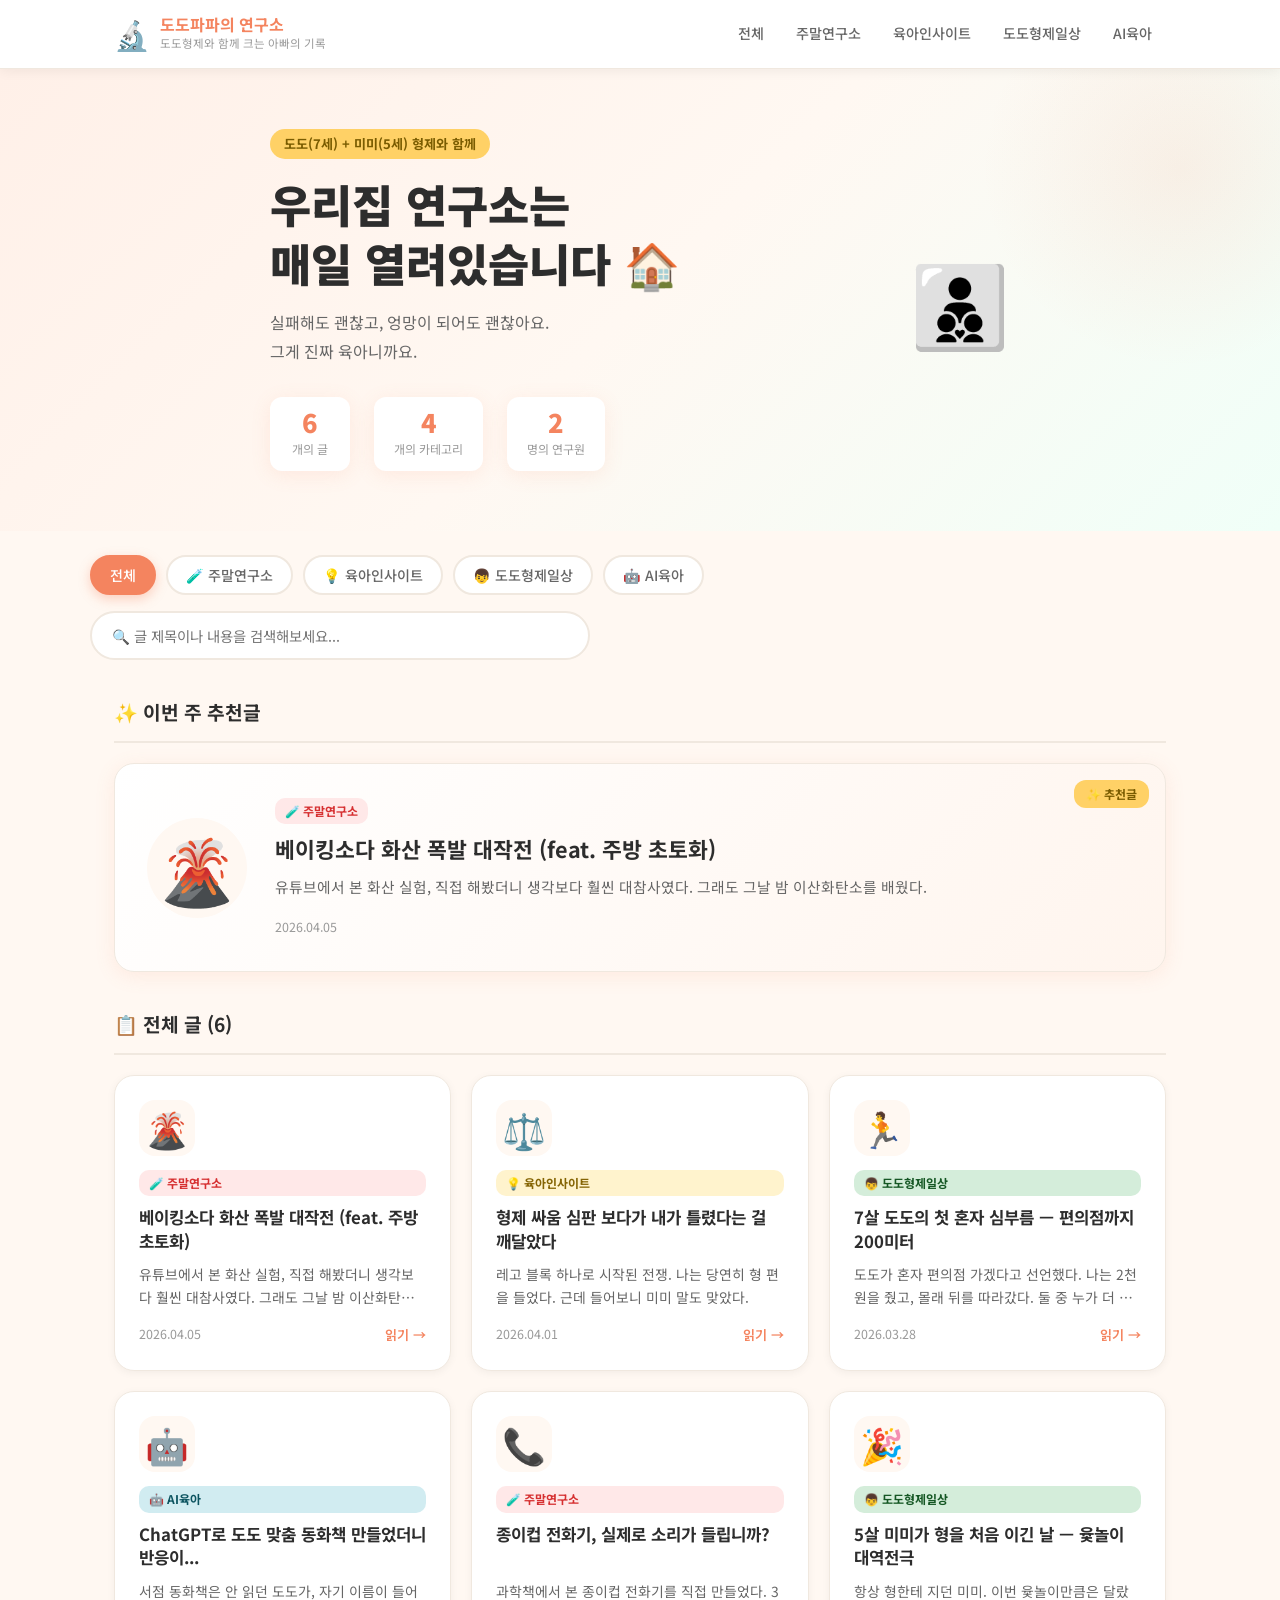
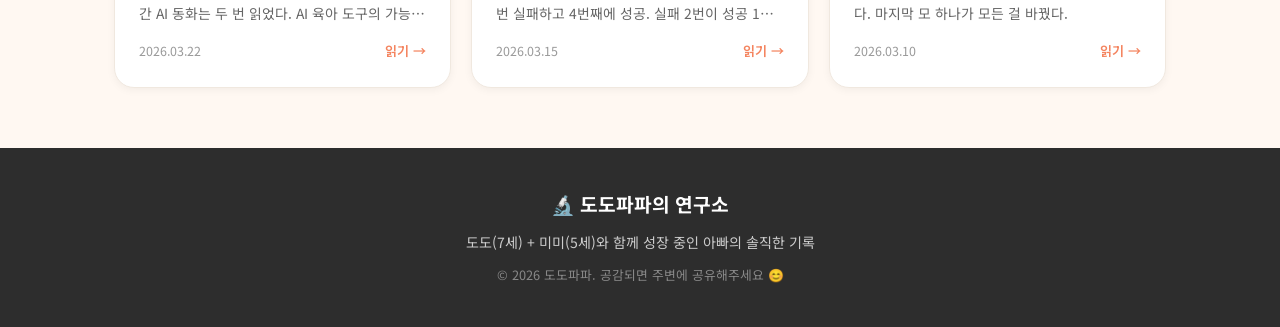
==== dodo-blog/index.html @ afe19b6e "dodo-blog 추가 Co-Authored-By: Claude Sonnet 4.6 <noreply@anthropic.com>" ====
<!DOCTYPE html>
<html lang="ko">
<head>
    <meta charset="UTF-8">
    <meta name="viewport" content="width=device-width, initial-scale=1.0">
    <title>도도파파의 연구소 🔬</title>
    <link rel="stylesheet" href="style.css">
    <link rel="preconnect" href="https://fonts.googleapis.com">
    <link href="https://fonts.googleapis.com/css2?family=Noto+Sans+KR:wght@400;500;700;900&display=swap" rel="stylesheet">
</head>
<body>

    <!-- 헤더 -->
    <header class="site-header">
        <div class="header-inner">
            <div class="logo" onclick="backToList()">
                <span class="logo-icon">🔬</span>
                <div class="logo-text">
                    <strong>도도파파의 연구소</strong>
                    <small>도도형제와 함께 크는 아빠의 기록</small>
                </div>
            </div>
            <nav class="header-nav">
                <a href="#" onclick="filterPosts('전체'); return false;">전체</a>
                <a href="#" onclick="filterPosts('주말연구소'); return false;">주말연구소</a>
                <a href="#" onclick="filterPosts('육아인사이트'); return false;">육아인사이트</a>
                <a href="#" onclick="filterPosts('도도형제일상'); return false;">도도형제일상</a>
                <a href="#" onclick="filterPosts('AI육아'); return false;">AI육아</a>
            </nav>
            <button class="hamburger" onclick="toggleMenu()" aria-label="메뉴">☰</button>
        </div>
        <div class="mobile-menu" id="mobileMenu">
            <a href="#" onclick="filterPosts('전체'); toggleMenu(); return false;">전체 글</a>
            <a href="#" onclick="filterPosts('주말연구소'); toggleMenu(); return false;">🧪 주말연구소</a>
            <a href="#" onclick="filterPosts('육아인사이트'); toggleMenu(); return false;">💡 육아인사이트</a>
            <a href="#" onclick="filterPosts('도도형제일상'); toggleMenu(); return false;">👦 도도형제일상</a>
            <a href="#" onclick="filterPosts('AI육아'); toggleMenu(); return false;">🤖 AI육아</a>
        </div>
    </header>

    <!-- 목록 페이지 -->
    <div id="list-view">

        <!-- 히어로 -->
        <section class="hero">
            <div class="hero-inner">
                <p class="hero-tag">도도(7세) + 미미(5세) 형제와 함께</p>
                <h1>우리집 연구소는<br>매일 열려있습니다 🏠</h1>
                <p class="hero-desc">실패해도 괜찮고, 엉망이 되어도 괜찮아요.<br>그게 진짜 육아니까요.</p>
                <div class="hero-stats">
                    <div class="stat"><strong id="total-count">0</strong><span>개의 글</span></div>
                    <div class="stat"><strong>4</strong><span>개의 카테고리</span></div>
                    <div class="stat"><strong>2</strong><span>명의 연구원</span></div>
                </div>
            </div>
            <div class="hero-emoji-wrap">
                <div class="hero-emoji">👨‍👦‍👦</div>
            </div>
        </section>

        <!-- 카테고리 필터 -->
        <section class="filter-section">
            <div class="filter-inner">
                <button class="filter-btn active" data-category="전체" onclick="filterPosts('전체')">전체</button>
                <button class="filter-btn" data-category="주말연구소" onclick="filterPosts('주말연구소')">🧪 주말연구소</button>
                <button class="filter-btn" data-category="육아인사이트" onclick="filterPosts('육아인사이트')">💡 육아인사이트</button>
                <button class="filter-btn" data-category="도도형제일상" onclick="filterPosts('도도형제일상')">👦 도도형제일상</button>
                <button class="filter-btn" data-category="AI육아" onclick="filterPosts('AI육아')">🤖 AI육아</button>
            </div>
        </section>

        <!-- 검색 -->
        <section class="search-section">
            <div class="search-inner">
                <input type="text" id="searchInput" placeholder="🔍 글 제목이나 내용을 검색해보세요..." oninput="searchPosts(this.value)">
            </div>
        </section>

        <!-- 추천 글 (최신 글) -->
        <section class="featured-section" id="featured-section">
            <div class="section-inner">
                <h2 class="section-title">✨ 이번 주 추천글</h2>
                <div id="featured-card"></div>
            </div>
        </section>

        <!-- 글 목록 -->
        <section class="posts-section">
            <div class="section-inner">
                <h2 class="section-title" id="posts-title">📋 전체 글</h2>
                <div class="posts-grid" id="posts-grid"></div>
                <div class="empty-state" id="empty-state" style="display:none;">
                    <p>😅 해당하는 글이 없어요</p>
                    <button onclick="filterPosts('전체')">전체 글 보기</button>
                </div>
            </div>
        </section>

    </div>

    <!-- 상세 페이지 -->
    <div id="detail-view" style="display:none;">
        <div class="detail-header">
            <div class="detail-header-inner">
                <button class="back-btn" onclick="backToList()">← 목록으로</button>
            </div>
        </div>
        <article class="detail-article">
            <div class="detail-inner">
                <div id="detail-content"></div>
                <div class="detail-footer">
                    <button class="back-btn-bottom" onclick="backToList()">← 목록으로 돌아가기</button>
                    <div class="related-posts">
                        <h3>다른 글도 읽어보세요</h3>
                        <div id="related-grid"></div>
                    </div>
                </div>
            </div>
        </article>
    </div>

    <!-- 푸터 -->
    <footer class="site-footer">
        <div class="footer-inner">
            <div class="footer-logo">🔬 도도파파의 연구소</div>
            <p>도도(7세) + 미미(5세)와 함께 성장 중인 아빠의 솔직한 기록</p>
            <p class="footer-small">© 2026 도도파파. 공감되면 주변에 공유해주세요 😊</p>
        </div>
    </footer>

    <script src="script.js"></script>
</body>
</html>
---- dodo-blog/style.css ----
/* ===========================
   기본 설정
=========================== */
*, *::before, *::after { box-sizing: border-box; margin: 0; padding: 0; }

:root {
    --bg: #FFF8F2;
    --card-bg: #FFFFFF;
    --primary: #F4845F;
    --primary-dark: #e06b44;
    --yellow: #FFD166;
    --mint: #06C89A;
    --blue: #4A90D9;
    --purple: #9B72CF;
    --text: #2D2D2D;
    --text-light: #666;
    --text-muted: #999;
    --border: #F0E8DF;
    --shadow: 0 4px 20px rgba(244, 132, 95, 0.12);
    --shadow-hover: 0 12px 40px rgba(244, 132, 95, 0.22);
    --radius: 20px;
    --radius-sm: 12px;
}

html { scroll-behavior: smooth; }

body {
    font-family: 'Noto Sans KR', sans-serif;
    background: var(--bg);
    color: var(--text);
    line-height: 1.7;
}

/* ===========================
   헤더
=========================== */
.site-header {
    background: #fff;
    border-bottom: 1px solid var(--border);
    position: sticky;
    top: 0;
    z-index: 100;
    box-shadow: 0 2px 12px rgba(0,0,0,0.06);
}

.header-inner {
    max-width: 1100px;
    margin: 0 auto;
    padding: 0 24px;
    height: 68px;
    display: flex;
    align-items: center;
    justify-content: space-between;
}

.logo {
    display: flex;
    align-items: center;
    gap: 10px;
    cursor: pointer;
    text-decoration: none;
}

.logo-icon { font-size: 1.8rem; }

.logo-text strong {
    display: block;
    font-size: 1rem;
    font-weight: 700;
    color: var(--primary);
    line-height: 1.2;
}

.logo-text small {
    display: block;
    font-size: 0.72rem;
    color: var(--text-muted);
}

.header-nav {
    display: flex;
    gap: 4px;
}

.header-nav a {
    text-decoration: none;
    color: var(--text-light);
    font-size: 0.88rem;
    font-weight: 500;
    padding: 6px 14px;
    border-radius: 20px;
    transition: all 0.2s;
}

.header-nav a:hover {
    background: var(--bg);
    color: var(--primary);
}

.hamburger {
    display: none;
    background: none;
    border: none;
    font-size: 1.4rem;
    cursor: pointer;
    padding: 4px 8px;
}

.mobile-menu {
    display: none;
    flex-direction: column;
    background: #fff;
    border-top: 1px solid var(--border);
    padding: 12px 24px;
}

.mobile-menu a {
    text-decoration: none;
    color: var(--text);
    font-size: 1rem;
    font-weight: 500;
    padding: 12px 0;
    border-bottom: 1px solid var(--border);
    display: block;
}

.mobile-menu a:last-child { border-bottom: none; }

.mobile-menu.open { display: flex; }

/* ===========================
   히어로
=========================== */
.hero {
    background: linear-gradient(135deg, #FFF0E8 0%, #FFF8F2 50%, #F0FFF8 100%);
    padding: 60px 24px;
    display: flex;
    justify-content: center;
    overflow: hidden;
    position: relative;
}

.hero::before {
    content: '';
    position: absolute;
    width: 400px;
    height: 400px;
    background: radial-gradient(circle, rgba(244,132,95,0.1) 0%, transparent 70%);
    top: -100px;
    right: -100px;
    border-radius: 50%;
}

.hero-inner {
    max-width: 600px;
    flex: 1;
}

.hero-tag {
    display: inline-block;
    background: var(--yellow);
    color: #7a5c00;
    font-size: 0.82rem;
    font-weight: 700;
    padding: 4px 14px;
    border-radius: 20px;
    margin-bottom: 16px;
}

.hero h1 {
    font-size: clamp(1.8rem, 4vw, 2.8rem);
    font-weight: 900;
    line-height: 1.3;
    color: var(--text);
    margin-bottom: 16px;
}

.hero-desc {
    color: var(--text-light);
    font-size: 1rem;
    margin-bottom: 32px;
    line-height: 1.8;
}

.hero-stats {
    display: flex;
    gap: 24px;
}

.stat {
    display: flex;
    flex-direction: column;
    align-items: center;
    background: #fff;
    padding: 12px 20px;
    border-radius: var(--radius-sm);
    box-shadow: var(--shadow);
    min-width: 80px;
}

.stat strong {
    font-size: 1.6rem;
    font-weight: 900;
    color: var(--primary);
    line-height: 1;
}

.stat span {
    font-size: 0.75rem;
    color: var(--text-muted);
    margin-top: 4px;
}

.hero-emoji-wrap {
    display: flex;
    align-items: center;
    padding-left: 40px;
}

.hero-emoji {
    font-size: 5rem;
    animation: float 3s ease-in-out infinite;
}

@keyframes float {
    0%, 100% { transform: translateY(0); }
    50% { transform: translateY(-12px); }
}

/* ===========================
   필터
=========================== */
.filter-section {
    padding: 24px 24px 0;
}

.filter-inner {
    max-width: 1100px;
    margin: 0 auto;
    display: flex;
    gap: 10px;
    flex-wrap: wrap;
}

.filter-btn {
    background: #fff;
    border: 2px solid var(--border);
    color: var(--text-light);
    font-family: 'Noto Sans KR', sans-serif;
    font-size: 0.88rem;
    font-weight: 500;
    padding: 8px 18px;
    border-radius: 24px;
    cursor: pointer;
    transition: all 0.25s;
}

.filter-btn:hover {
    border-color: var(--primary);
    color: var(--primary);
    transform: translateY(-2px);
}

.filter-btn.active {
    background: var(--primary);
    border-color: var(--primary);
    color: #fff;
    box-shadow: 0 4px 12px rgba(244,132,95,0.35);
}

/* ===========================
   검색
=========================== */
.search-section {
    padding: 16px 24px 0;
}

.search-inner {
    max-width: 1100px;
    margin: 0 auto;
}

.search-inner input {
    width: 100%;
    max-width: 500px;
    padding: 12px 20px;
    border: 2px solid var(--border);
    border-radius: 30px;
    font-family: 'Noto Sans KR', sans-serif;
    font-size: 0.9rem;
    background: #fff;
    outline: none;
    transition: border-color 0.2s, box-shadow 0.2s;
}

.search-inner input:focus {
    border-color: var(--primary);
    box-shadow: 0 0 0 4px rgba(244,132,95,0.12);
}

/* ===========================
   공통 섹션
=========================== */
.section-inner {
    max-width: 1100px;
    margin: 0 auto;
    padding: 0 24px;
}

.section-title {
    font-size: 1.2rem;
    font-weight: 700;
    color: var(--text);
    margin-bottom: 20px;
    padding-bottom: 12px;
    border-bottom: 2px solid var(--border);
}

.featured-section { padding: 36px 0 0; }
.posts-section { padding: 36px 0 60px; }

/* ===========================
   추천 카드 (featured)
=========================== */
.featured-card {
    background: linear-gradient(135deg, #fff 0%, #FFF5EE 100%);
    border: 1px solid var(--border);
    border-radius: var(--radius);
    padding: 32px;
    display: flex;
    gap: 28px;
    align-items: center;
    cursor: pointer;
    transition: all 0.3s;
    box-shadow: var(--shadow);
    position: relative;
    overflow: hidden;
}

.featured-card::before {
    content: '✨ 추천글';
    position: absolute;
    top: 16px;
    right: 16px;
    background: var(--yellow);
    color: #7a5c00;
    font-size: 0.75rem;
    font-weight: 700;
    padding: 4px 12px;
    border-radius: 12px;
}

.featured-card:hover {
    transform: translateY(-4px);
    box-shadow: var(--shadow-hover);
}

.featured-emoji {
    font-size: 4rem;
    flex-shrink: 0;
    width: 100px;
    height: 100px;
    background: var(--bg);
    border-radius: 50%;
    display: flex;
    align-items: center;
    justify-content: center;
}

.featured-body { flex: 1; }

.featured-body .category-tag {
    margin-bottom: 10px;
}

.featured-body h2 {
    font-size: 1.35rem;
    font-weight: 700;
    margin-bottom: 10px;
    line-height: 1.4;
}

.featured-body .post-summary {
    color: var(--text-light);
    font-size: 0.92rem;
    margin-bottom: 14px;
    display: -webkit-box;
    -webkit-line-clamp: 2;
    -webkit-box-orient: vertical;
    overflow: hidden;
}

/* ===========================
   카드 그리드
=========================== */
.posts-grid {
    display: grid;
    grid-template-columns: repeat(auto-fill, minmax(300px, 1fr));
    gap: 20px;
}

.post-card {
    background: var(--card-bg);
    border: 1px solid var(--border);
    border-radius: var(--radius);
    padding: 24px;
    cursor: pointer;
    transition: all 0.3s;
    box-shadow: 0 2px 8px rgba(0,0,0,0.05);
    display: flex;
    flex-direction: column;
    animation: cardIn 0.4s ease-out forwards;
    opacity: 0;
    transform: translateY(16px);
}

@keyframes cardIn {
    to { opacity: 1; transform: translateY(0); }
}

.post-card:hover {
    transform: translateY(-6px);
    box-shadow: var(--shadow-hover);
    border-color: var(--primary);
}

.card-emoji {
    font-size: 2.2rem;
    margin-bottom: 14px;
    width: 56px;
    height: 56px;
    background: var(--bg);
    border-radius: 16px;
    display: flex;
    align-items: center;
    justify-content: center;
}

.post-card h3 {
    font-size: 1.05rem;
    font-weight: 700;
    margin-bottom: 10px;
    line-height: 1.4;
    flex: 1;
}

.post-summary {
    color: var(--text-light);
    font-size: 0.87rem;
    margin-bottom: 16px;
    display: -webkit-box;
    -webkit-line-clamp: 2;
    -webkit-box-orient: vertical;
    overflow: hidden;
    line-height: 1.6;
}

.card-footer {
    display: flex;
    align-items: center;
    justify-content: space-between;
    margin-top: auto;
}

.post-date {
    font-size: 0.78rem;
    color: var(--text-muted);
}

.read-more {
    font-size: 0.82rem;
    color: var(--primary);
    font-weight: 600;
}

/* ===========================
   카테고리 태그
=========================== */
.category-tag {
    display: inline-block;
    font-size: 0.75rem;
    font-weight: 700;
    padding: 3px 10px;
    border-radius: 10px;
    margin-bottom: 10px;
}

.tag-주말연구소 { background: #FFE8E8; color: #D63031; }
.tag-육아인사이트 { background: #FFF3CD; color: #856404; }
.tag-도도형제일상 { background: #D4EDDA; color: #155724; }
.tag-AI육아 { background: #D1ECF1; color: #0C5460; }

/* ===========================
   빈 상태
=========================== */
.empty-state {
    text-align: center;
    padding: 60px 20px;
    color: var(--text-muted);
}

.empty-state p { font-size: 1.1rem; margin-bottom: 16px; }

.empty-state button {
    background: var(--primary);
    color: #fff;
    border: none;
    padding: 10px 24px;
    border-radius: 20px;
    font-family: 'Noto Sans KR', sans-serif;
    font-size: 0.9rem;
    cursor: pointer;
    transition: background 0.2s;
}

.empty-state button:hover { background: var(--primary-dark); }

/* ===========================
   상세 페이지
=========================== */
.detail-header {
    background: #fff;
    border-bottom: 1px solid var(--border);
    padding: 0 24px;
}

.detail-header-inner {
    max-width: 800px;
    margin: 0 auto;
    padding: 16px 0;
}

.back-btn {
    background: none;
    border: 2px solid var(--border);
    color: var(--text-light);
    font-family: 'Noto Sans KR', sans-serif;
    font-size: 0.9rem;
    font-weight: 500;
    padding: 8px 18px;
    border-radius: 20px;
    cursor: pointer;
    transition: all 0.2s;
}

.back-btn:hover {
    border-color: var(--primary);
    color: var(--primary);
}

.detail-article {
    padding: 40px 24px 80px;
}

.detail-inner {
    max-width: 800px;
    margin: 0 auto;
}

.detail-cover {
    width: 100%;
    height: 220px;
    background: linear-gradient(135deg, #FFF0E8, #FFE4D4);
    border-radius: var(--radius);
    display: flex;
    align-items: center;
    justify-content: center;
    font-size: 5rem;
    margin-bottom: 32px;
}

.detail-meta {
    margin-bottom: 8px;
}

.detail-date {
    font-size: 0.85rem;
    color: var(--text-muted);
    margin-top: 8px;
    margin-bottom: 24px;
    display: block;
}

.detail-title {
    font-size: clamp(1.5rem, 3.5vw, 2.2rem);
    font-weight: 900;
    line-height: 1.35;
    margin-bottom: 6px;
    color: var(--text);
}

.detail-lead {
    font-size: 1.05rem;
    color: var(--text-light);
    background: var(--bg);
    padding: 16px 20px;
    border-left: 4px solid var(--primary);
    border-radius: 0 var(--radius-sm) var(--radius-sm) 0;
    margin-bottom: 36px;
    line-height: 1.8;
}

.detail-body { line-height: 1.9; font-size: 1rem; }

.detail-body .section-block {
    margin-bottom: 36px;
}

.detail-body .section-block h3 {
    font-size: 1.1rem;
    font-weight: 700;
    color: var(--primary);
    margin-bottom: 12px;
    display: flex;
    align-items: center;
    gap: 8px;
}

.detail-body .section-block p {
    color: var(--text);
    line-height: 1.9;
}

.detail-body .section-block p + p {
    margin-top: 12px;
}

.insight-box {
    background: linear-gradient(135deg, #FFF5EE, #FFF8F2);
    border: 2px solid var(--primary);
    border-radius: var(--radius-sm);
    padding: 20px 24px;
    margin-top: 36px;
}

.insight-box h3 {
    color: var(--primary);
    font-size: 1rem;
    font-weight: 700;
    margin-bottom: 10px;
}

.insight-box p {
    font-size: 0.95rem;
    color: var(--text);
    line-height: 1.8;
}

.detail-footer {
    margin-top: 60px;
    padding-top: 40px;
    border-top: 2px solid var(--border);
}

.back-btn-bottom {
    background: none;
    border: 2px solid var(--primary);
    color: var(--primary);
    font-family: 'Noto Sans KR', sans-serif;
    font-size: 0.9rem;
    font-weight: 600;
    padding: 10px 24px;
    border-radius: 20px;
    cursor: pointer;
    transition: all 0.2s;
    margin-bottom: 40px;
    display: inline-block;
}

.back-btn-bottom:hover {
    background: var(--primary);
    color: #fff;
}

.related-posts h3 {
    font-size: 1.1rem;
    font-weight: 700;
    margin-bottom: 16px;
    color: var(--text);
}

.related-grid {
    display: grid;
    grid-template-columns: repeat(auto-fill, minmax(220px, 1fr));
    gap: 14px;
}

.related-card {
    background: var(--card-bg);
    border: 1px solid var(--border);
    border-radius: var(--radius-sm);
    padding: 16px;
    cursor: pointer;
    transition: all 0.25s;
}

.related-card:hover {
    border-color: var(--primary);
    transform: translateY(-3px);
    box-shadow: var(--shadow);
}

.related-card h4 {
    font-size: 0.9rem;
    font-weight: 600;
    margin-top: 8px;
    line-height: 1.4;
    color: var(--text);
}

/* ===========================
   푸터
=========================== */
.site-footer {
    background: #2D2D2D;
    color: #ccc;
    text-align: center;
    padding: 40px 24px;
}

.footer-logo {
    font-size: 1.2rem;
    font-weight: 700;
    color: #fff;
    margin-bottom: 10px;
}

.site-footer p {
    font-size: 0.88rem;
    line-height: 1.8;
}

.footer-small {
    color: #888;
    margin-top: 8px;
    font-size: 0.8rem !important;
}

/* ===========================
   반응형
=========================== */
@media (max-width: 768px) {
    .header-nav { display: none; }
    .hamburger { display: block; }

    .hero {
        flex-direction: column;
        padding: 40px 20px;
        text-align: center;
    }

    .hero-stats { justify-content: center; }
    .hero-emoji-wrap { padding: 24px 0 0; }
    .hero-emoji { font-size: 3.5rem; }

    .featured-card {
        flex-direction: column;
        text-align: center;
    }

    .featured-card::before { top: 12px; right: 12px; }

    .posts-grid { grid-template-columns: 1fr; }

    .detail-cover { height: 160px; font-size: 3.5rem; }
}

@media (max-width: 400px) {
    .hero h1 { font-size: 1.6rem; }
    .hero-stats { gap: 12px; }
    .stat { padding: 10px 14px; min-width: 70px; }
}
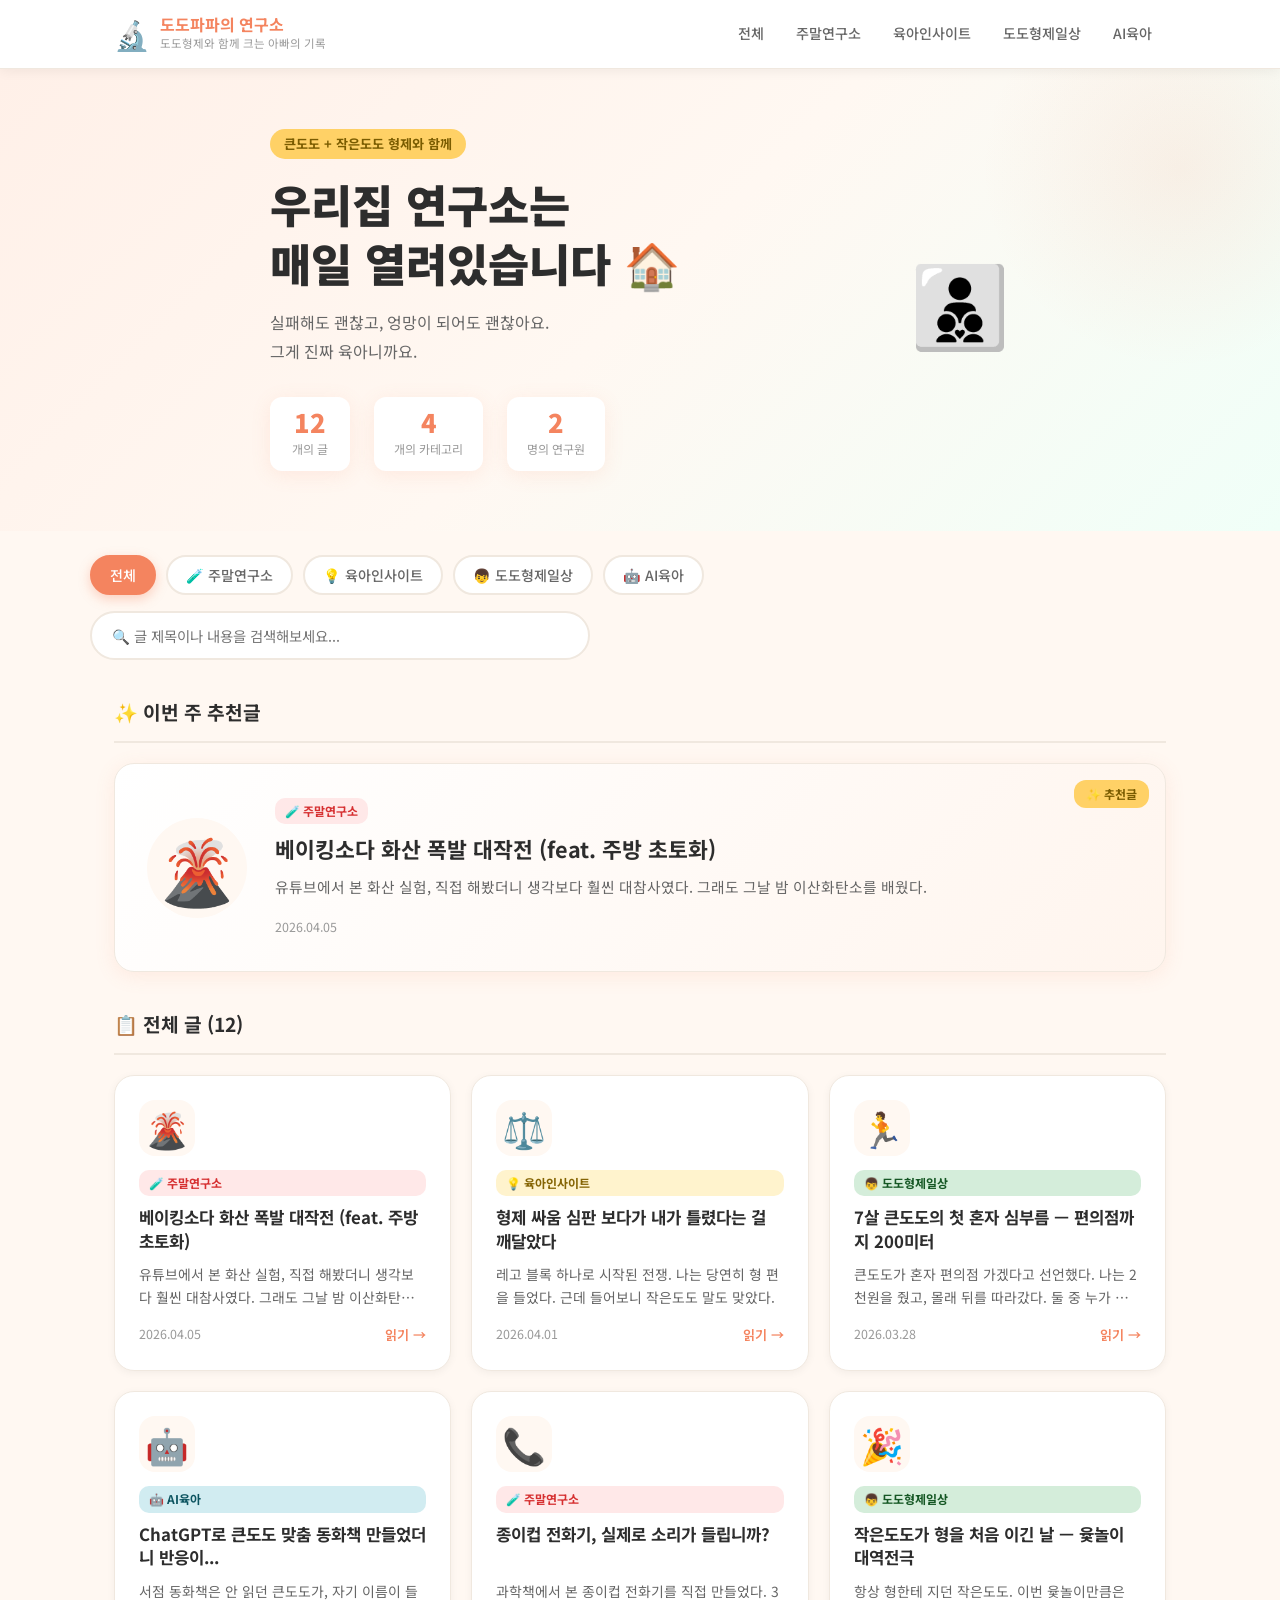
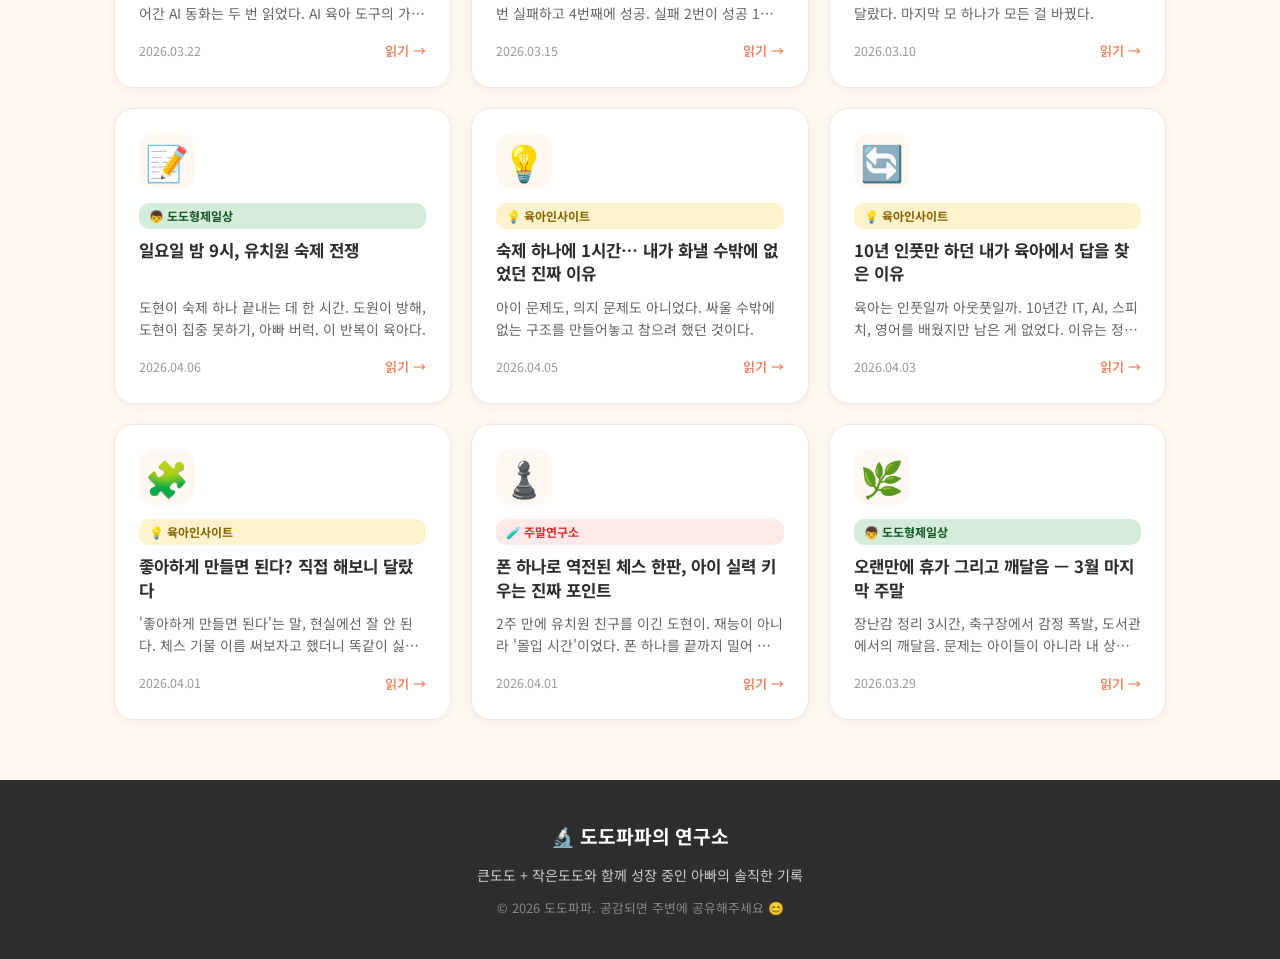
==== commit 65c3aa5b: "캐릭터 이름 변경: 도도→큰도도, 미미→작은도도" ====
--- a/dodo-blog/index.html
+++ b/dodo-blog/index.html
@@ -44,7 +44,7 @@
         <!-- 히어로 -->
         <section class="hero">
             <div class="hero-inner">
-                <p class="hero-tag">도도(7세) + 미미(5세) 형제와 함께</p>
+                <p class="hero-tag">큰도도 + 작은도도 형제와 함께</p>
                 <h1>우리집 연구소는<br>매일 열려있습니다 🏠</h1>
                 <p class="hero-desc">실패해도 괜찮고, 엉망이 되어도 괜찮아요.<br>그게 진짜 육아니까요.</p>
                 <div class="hero-stats">
@@ -123,7 +123,7 @@
     <footer class="site-footer">
         <div class="footer-inner">
             <div class="footer-logo">🔬 도도파파의 연구소</div>
-            <p>도도(7세) + 미미(5세)와 함께 성장 중인 아빠의 솔직한 기록</p>
+            <p>큰도도 + 작은도도와 함께 성장 중인 아빠의 솔직한 기록</p>
             <p class="footer-small">© 2026 도도파파. 공감되면 주변에 공유해주세요 😊</p>
         </div>
     </footer>
